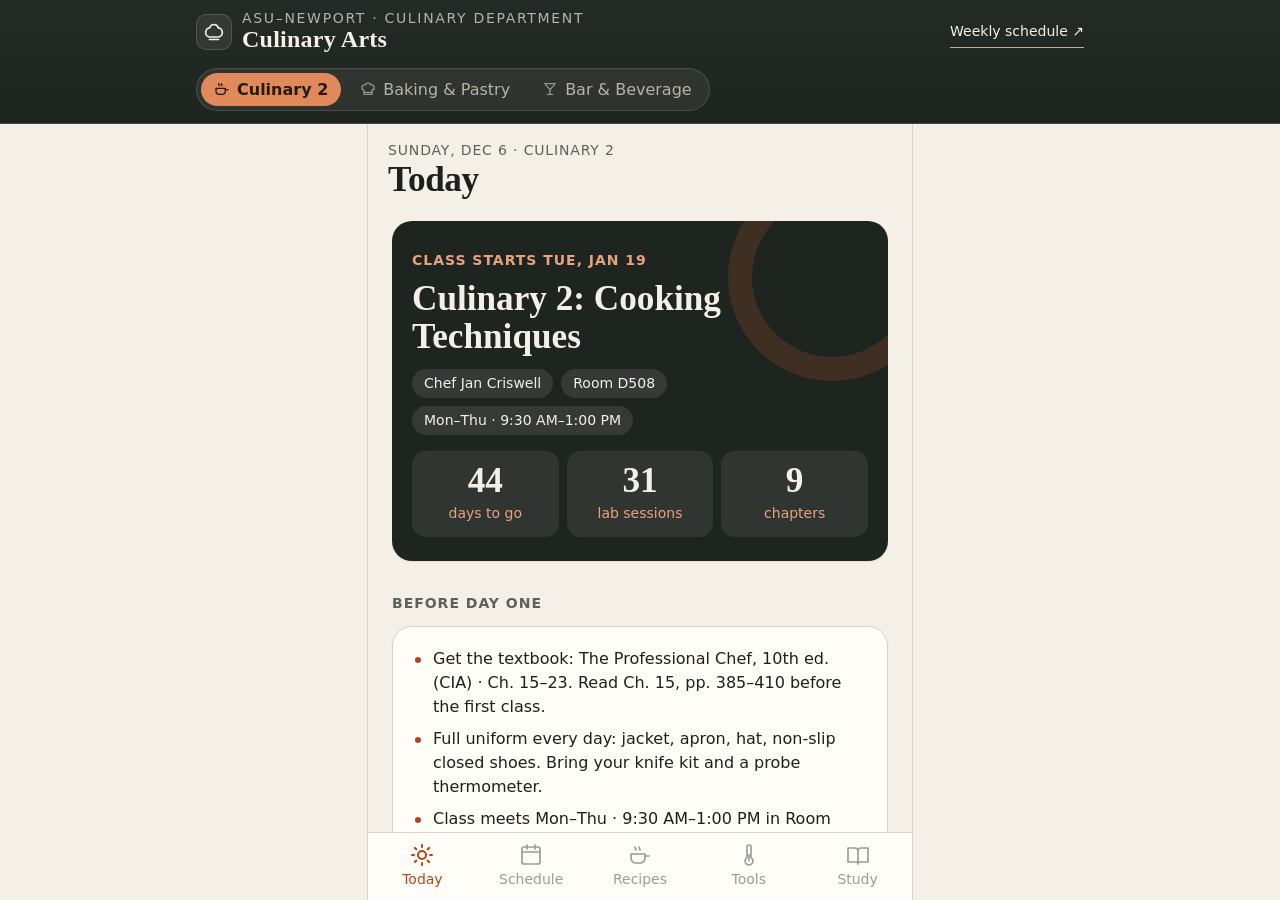
==== index.html @ f8d1ec70 "Initial import of original app from chefjanculinary.pplx.app" ====
<!doctype html>
<html lang="en">
<head>
<meta charset="utf-8">
<meta name="viewport" content="width=device-width, initial-scale=1, viewport-fit=cover">
<meta name="theme-color" content="#1e2420" id="metaTheme">
<meta name="apple-mobile-web-app-capable" content="yes">
<meta name="apple-mobile-web-app-title" content="Culinary Arts">
<meta name="description" content="One companion app for the ASU–Newport culinary classes: Culinary 2 cooking techniques, Baking &amp; Pastry, and Bar and Beverage — lessons, lab recipes, tools and study cards.">
<title>Culinary Arts · ASU–Newport</title>
<link rel="manifest" href="manifest.json">
<link rel="icon" href="icon.svg" type="image/svg+xml">
<link rel="apple-touch-icon" href="icon-192.png">
<link rel="preconnect" href="https://api.fontshare.com">
<link href="https://api.fontshare.com/v2/css?f[]=zodiak@500,600,700&f[]=general-sans@400,500,600&display=swap" rel="stylesheet">
<link rel="stylesheet" href="styles.css">
</head>
<body>
<div class="shell">

  <header class="shellbar">
    <div class="shellbar-inner">
      <div class="brand">
        <div class="brand-mark" aria-hidden="true">
          <svg viewBox="0 0 24 24" width="20" height="20" fill="none" stroke="currentColor" stroke-width="2" stroke-linecap="round" stroke-linejoin="round"><path d="M12 3c-2.5 0-4.5 1.6-5.1 4C4.2 7.2 2 9.6 2 12.5 2 15.5 4.4 18 7.4 18h9.2c3 0 5.4-2.5 5.4-5.5 0-2.9-2.2-5.3-4.9-5.5C16.5 4.6 14.5 3 12 3z"/><path d="M6.5 21h11"/></svg>
        </div>
        <div class="brand-text">
          <span class="eyebrow">ASU–Newport · Culinary Department</span>
          <h1>Culinary Arts</h1>
        </div>
      </div>
      <a class="schedule-link" href="schedule.html">Weekly schedule <span aria-hidden="true">↗</span></a>

      <nav class="class-switch" id="classSwitch" role="tablist" aria-label="Choose a class">
        <button class="class-pill" role="tab" id="tab-culinary2" aria-selected="false" aria-controls="frame-culinary2" data-class="culinary2">
          <svg viewBox="0 0 24 24" width="16" height="16" fill="none" stroke="currentColor" stroke-width="2" stroke-linecap="round" stroke-linejoin="round" aria-hidden="true"><path d="M3 11h14v4a5 5 0 0 1-5 5H8a5 5 0 0 1-5-5z"/><path d="M17 13h4M7 4c0 1.5 1 1.5 1 3M11 4c0 1.5 1 1.5 1 3"/></svg>
          <span>Culinary 2</span>
        </button>
        <button class="class-pill" role="tab" id="tab-baking" aria-selected="false" aria-controls="frame-baking" data-class="baking">
          <svg viewBox="0 0 24 24" width="16" height="16" fill="none" stroke="currentColor" stroke-width="2" stroke-linecap="round" stroke-linejoin="round" aria-hidden="true"><path d="M6 13.9A4 4 0 0 1 7.5 6a5 5 0 0 1 9 0A4 4 0 0 1 18 13.9V20H6z"/><path d="M6 17h12"/></svg>
          <span>Baking &amp; Pastry</span>
        </button>
        <button class="class-pill" role="tab" id="tab-bar" aria-selected="false" aria-controls="frame-bar" data-class="bar">
          <svg viewBox="0 0 24 24" width="16" height="16" fill="none" stroke="currentColor" stroke-width="2" stroke-linecap="round" stroke-linejoin="round" aria-hidden="true"><path d="M4 4h16l-8 9z"/><path d="M12 13v7M8 20h8"/></svg>
          <span>Bar &amp; Beverage</span>
        </button>
      </nav>
    </div>
  </header>

  <div class="frames" id="frames">
    <iframe class="frame" id="frame-culinary2" title="Culinary 2: Cooking Techniques" data-dir="culinary2/" tabindex="-1"></iframe>
    <iframe class="frame" id="frame-baking" title="Foundations of Baking & Pastry" data-dir="baking/" tabindex="-1"></iframe>
    <iframe class="frame" id="frame-bar" title="Bar and Beverage" data-dir="bar/" tabindex="-1"></iframe>
    <div class="frame-loading" id="frameLoading" aria-hidden="true">
      <div class="skel skel-hero"></div>
      <div class="skel skel-line"></div>
      <div class="skel skel-line short"></div>
      <div class="skel skel-block"></div>
    </div>
  </div>

</div>
<script src="class-pages.js"></script>
<script src="app.js?v=schedule-1"></script>
<script data-pplx-inline-edit>
(function () {
  if (window === window.top) return;

  const allowedParentOrigins = ["https://www.perplexity.ai","https://perplexity.ai","https://testing.perplexity.ai","https://staging.perplexity.ai","https://*.preview.i.perplexity.ai","http://perplexity.localhost","http://localhost:1420","http://127.0.0.1:1420","http://localhost:3000","http://127.0.0.1:3000","http://localhost:5173","http://127.0.0.1:5173"];
  const MAX_FONT_BYTES = 500 * 1024;
  const MAX_TOTAL_FONT_BYTES = 2 * 1024 * 1024;
  const DEFAULT_LINE_HEIGHT = 16;
  let scrollForwarding = false;
  let scrollRaf = 0;
  let trustedTopOrigin = null;

  // Allow entries like "https://*.preview.i.perplexity.ai" — the wildcard
  // matches a single DNS label (no dots), so "https://*.foo" cannot stretch
  // across multiple labels.
  function matchesAllowedOrigin(origin) {
    if (!origin) return false;
    for (const entry of allowedParentOrigins) {
      if (!entry.includes("*")) {
        if (entry === origin) return true;
        continue;
      }
      const pattern = new RegExp(
        "^" +
          entry.replace(/[.+?^${}()|[\]\\]/g, "\\$&").replace(/\*/g, "[^.]+") +
          "$",
      );
      if (pattern.test(origin)) return true;
    }
    return false;
  }

  // Trust decision: when the sender is same-origin-visible (event.origin is a
  // real origin like https://www.perplexity.ai) we trust event.origin directly.
  // When event.origin is "null" (opaque broker srcdoc), we fall back to the
  // broker's stamped `parentOrigin` to identify the top window. The fallback
  // is claim-only — we rely on the browser's native `targetOrigin` enforcement
  // on the response path (see postToTrustedTop) to ensure replies can't be
  // delivered to anyone but the actual top window of that claimed origin.
  function getTrustedParentOrigin(event) {
    const forwardedParentOrigin =
      typeof event.data.parentOrigin === "string" ? event.data.parentOrigin : null;
    const parentOrigin = event.origin === "null" ? forwardedParentOrigin : event.origin;
    return matchesAllowedOrigin(parentOrigin) ? parentOrigin : null;
  }

  // All responses go to window.top with targetOrigin = the allowlisted origin.
  // An attacker that iframes us inside their own null-origin broker can claim
  // any parentOrigin they like, but the browser will drop the reply whenever
  // the real top's origin doesn't match — so the screenshot never leaves.
  function postToTrustedTop(message) {
    if (!trustedTopOrigin) return;
    try {
      window.top.postMessage(message, trustedTopOrigin);
    } catch (_error) {}
  }

  const PICK_CAPABILITIES = ["pick"];
  const PICK_CHAIN_LENGTH = 4;
  const PICK_MAX_TEXT_CHARS = 120;
  const PICK_MAX_HTML_CHARS = 300;

  function truncate(value, maxChars) {
    return value.length > maxChars ? value.slice(0, maxChars - 1) + "…" : value;
  }

  function isPickableElement(element) {
    return (
      element instanceof Element &&
      element !== document.documentElement &&
      element !== document.body
    );
  }

  function resolvePickTarget(x, y) {
    if (!Number.isFinite(x) || !Number.isFinite(y)) return null;
    const element = document.elementFromPoint(x, y);
    return isPickableElement(element) ? element.closest("svg") || element : null;
  }

  function pickLabel(element) {
    if (element.id) return element.localName + "#" + element.id;
    return [element.localName].concat(Array.from(element.classList).slice(0, 2)).join(".");
  }

  // Only attributes that help find the element in source. data-* values and URL
  // query strings or fragments can carry tokens.
  const PICK_ATTRIBUTES = new Set([
    "id",
    "class",
    "name",
    "type",
    "role",
    "alt",
    "aria-label",
    "href",
    "src",
  ]);

  function pickAttributeValue(attribute) {
    return attribute.name === "href" || attribute.name === "src"
      ? attribute.value.split(/[?#]/)[0]
      : attribute.value;
  }

  function describePickElement(element) {
    const chain = [];
    for (
      let current = element;
      isPickableElement(current) && chain.length < PICK_CHAIN_LENGTH;
      current = current.parentElement
    ) {
      chain.unshift(current);
    }
    const attributes = Array.from(element.attributes)
      .filter((attribute) => PICK_ATTRIBUTES.has(attribute.name))
      .map((attribute) => ` ${attribute.name}="${pickAttributeValue(attribute).replace(/"/g, "&quot;")}"`)
      .join("");
    const text = (element.innerText || element.textContent || "").replace(/\s+/g, " ").trim();
    return {
      chain: chain.map(pickLabel),
      html: truncate(`<${element.localName}${attributes}>`, PICK_MAX_HTML_CHARS),
      text: text ? truncate(text, PICK_MAX_TEXT_CHARS) : undefined,
    };
  }

  // Hover asks once per frame, and innerText on a large section forces layout,
  // so only the rect is re-read while the pointer stays on the same element.
  // Clicks ask for fresh details since the page may have changed the element.
  let lastPick = null;

  function describePickTarget(element, fresh) {
    if (fresh || lastPick?.element !== element) {
      lastPick = { element, details: describePickElement(element) };
    }
    const rect = element.getBoundingClientRect();
    return {
      rect: { x: rect.left, y: rect.top, width: rect.width, height: rect.height },
      ...lastPick.details,
    };
  }

  function inlineAll(original, clone) {
    if (original.nodeType !== 1 || clone.nodeType !== 1) return;

    try {
      const computedStyle = getComputedStyle(original);
      // cssText on a computed style is the serialized declaration in modern
      // Chromium/Safari — a single read beats enumerating ~400 longhand
      // properties. Firefox returns "" here, so we fall back on empty.
      const serialized = computedStyle.cssText;
      if (serialized) {
        clone.style.cssText = serialized;
      } else {
        const parts = new Array(computedStyle.length);
        for (let index = 0; index < computedStyle.length; index += 1) {
          const property = computedStyle[index];
          parts[index] = `${property}:${computedStyle.getPropertyValue(property)};`;
        }
        clone.style.cssText = parts.join("");
      }
    } catch (_error) {}

    const originalChildren = original.children;
    const clonedChildren = clone.children;
    for (
      let index = 0;
      index < originalChildren.length && index < clonedChildren.length;
      index += 1
    ) {
      inlineAll(originalChildren[index], clonedChildren[index]);
    }
  }

  function extractFontUrl(srcValue) {
    const matches = [
      ...srcValue.matchAll(
        /url\(["']?([^"')]+)["']?\)(?:\s*format\(["']?([^"')]+)["']?\))?/gi,
      ),
    ];
    if (matches.length === 0) return null;
    const woff2 = matches.find((m) => m[2] && m[2].toLowerCase().includes("woff2"));
    if (woff2) return woff2[1];
    const woff = matches.find((m) => m[2] && m[2].toLowerCase().includes("woff"));
    if (woff) return woff[1];
    return matches[0][1];
  }

  // Cache resolved font URL -> data URI across captures. Fonts on a page
  // essentially never change, and a batch run emits multiple captures back to
  // back — without this we'd refetch + re-base64 every time.
  const fontDataUriCache = new Map();
  const SRC_DECLARATION_RE = /src\s*:\s*[^;}]+/i;

  async function fetchAsDataUri(url) {
    if (fontDataUriCache.has(url)) return fontDataUriCache.get(url);
    let dataUri = null;
    try {
      const response = await fetch(url, { mode: "cors", credentials: "omit" });
      if (response.ok) {
        const blob = await response.blob();
        if (blob.size <= MAX_FONT_BYTES) {
          dataUri = await new Promise((resolve) => {
            const reader = new FileReader();
            reader.onloadend = () =>
              resolve(typeof reader.result === "string" ? reader.result : null);
            reader.onerror = () => resolve(null);
            reader.readAsDataURL(blob);
          });
        }
      }
    } catch (_error) {
      dataUri = null;
    }
    fontDataUriCache.set(url, dataUri);
    return dataUri;
  }

  function collectFontFaceRuleTexts() {
    const rules = [];
    for (const sheet of document.styleSheets) {
      let cssRules;
      try {
        cssRules = sheet.cssRules;
      } catch (_error) {
        continue;
      }
      if (!cssRules) continue;
      for (const rule of cssRules) {
        const cssText = rule.cssText || "";
        if (cssText.startsWith("@font-face")) rules.push(cssText);
      }
    }
    return rules;
  }

  async function buildInlinedFontCss() {
    const ruleTexts = collectFontFaceRuleTexts();
    if (ruleTexts.length === 0) return null;

    const resolved = ruleTexts.map((cssText) => {
      if (!SRC_DECLARATION_RE.test(cssText)) return null;
      const srcMatch = cssText.match(/src\s*:\s*([^;}]+)[;}]/i);
      if (!srcMatch) return null;
      const url = extractFontUrl(srcMatch[1]);
      if (!url) return null;
      try {
        return { cssText, url: new URL(url, document.baseURI).href };
      } catch (_error) {
        return null;
      }
    });

    const dataUris = await Promise.all(
      resolved.map((entry) => (entry ? fetchAsDataUri(entry.url) : Promise.resolve(null))),
    );

    const inlined = [];
    let totalBytes = 0;
    for (let index = 0; index < resolved.length; index += 1) {
      const entry = resolved[index];
      const dataUri = dataUris[index];
      if (!entry || !dataUri) continue;
      const approxBytes = dataUri.length * 0.75;
      if (totalBytes + approxBytes > MAX_TOTAL_FONT_BYTES) break;
      totalBytes += approxBytes;
      inlined.push(entry.cssText.replace(SRC_DECLARATION_RE, `src: url("${dataUri}")`));
    }
    return inlined.length > 0 ? inlined.join("\n") : null;
  }

  function stripExternal(clone) {
    const images = clone.querySelectorAll("img");
    for (let index = 0; index < images.length; index += 1) {
      const src = images[index].getAttribute("src");
      if (src && !src.startsWith("data:")) images[index].removeAttribute("src");
    }

    const elements = clone.querySelectorAll("*");
    for (let index = 0; index < elements.length; index += 1) {
      const style = elements[index].style.cssText;
      if (style && style.includes("url(")) {
        elements[index].style.cssText = style.replace(
          /url\(["']?(?!data:)[^)"']*["']?\)/gi,
          "none",
        );
      }
    }
  }

  function emitScroll() {
    scrollRaf = 0;
    if (!scrollForwarding) return;
    postToTrustedTop({
      type: "INLINE_EDIT_SCROLL",
      scrollX: window.scrollX,
      scrollY: window.scrollY,
      capabilities: PICK_CAPABILITIES,
    });
  }

  window.addEventListener(
    "scroll",
    function () {
      if (!scrollForwarding || scrollRaf) return;
      scrollRaf = requestAnimationFrame(emitScroll);
    },
    { passive: true, capture: true },
  );

  async function handleCaptureRequest(event) {
    const requestId = event.data.requestId;
    const scrollX = window.scrollX;
    const scrollY = window.scrollY;
    const width = window.innerWidth;
    const height = window.innerHeight;

    function postResult(dataUrl) {
      postToTrustedTop({
        type: "INLINE_EDIT_SCREENSHOT_RESULT",
        requestId,
        dataUrl,
        scrollX,
        scrollY,
      });
    }

    try {
      // Wait for any pending web fonts to resolve so both inline metrics and
      // the @font-face inlining below see the same loaded faces.
      if (document.fonts && document.fonts.ready) {
        try {
          await document.fonts.ready;
        } catch (_error) {}
      }

      const clone = document.documentElement.cloneNode(true);
      inlineAll(document.documentElement, clone);

      const removedNodes = clone.querySelectorAll("script,link[rel=\"stylesheet\"],style");
      for (let index = 0; index < removedNodes.length; index += 1) {
        removedNodes[index].remove();
      }

      stripExternal(clone);

      // Re-embed web fonts as data-URI @font-face rules so the SVG rasterizer
      // can resolve them — external font URLs aren't fetched during
      // foreignObject rendering, which would otherwise force a fallback face
      // and change text metrics.
      const inlinedFontCss = await buildInlinedFontCss();
      if (inlinedFontCss) {
        const styleEl = document.createElement("style");
        styleEl.textContent = inlinedFontCss;
        const head = clone.querySelector("head");
        if (head) head.appendChild(styleEl);
        else clone.insertBefore(styleEl, clone.firstChild);
      }

      const html = new XMLSerializer().serializeToString(clone);
      const svg =
        `<svg xmlns="http://www.w3.org/2000/svg" width="${width}" height="${height}">` +
        '<foreignObject width="100%" height="100%">' +
        `<div xmlns="http://www.w3.org/1999/xhtml" style="width:${width}px;height:${height}px;overflow:hidden">` +
        `<div style="position:relative;left:-${scrollX}px;top:-${scrollY}px">` +
        html +
        "</div></div></foreignObject></svg>";
      const svgUrl = `data:image/svg+xml;charset=utf-8,${encodeURIComponent(svg)}`;
      const image = new Image();
      image.onload = function () {
        const canvas = document.createElement("canvas");
        canvas.width = width;
        canvas.height = height;
        canvas.getContext("2d").drawImage(image, 0, 0);
        postResult(canvas.toDataURL("image/png"));
      };
      image.onerror = function () {
        postResult(null);
      };
      image.src = svgUrl;
    } catch (_error) {
      postResult(null);
    }
  }

  window.addEventListener("message", function (event) {
    if (!event.data) return;
    // Only accept messages from the direct parent frame. Blocks sibling /
    // unrelated-window postMessage senders that could otherwise reach us.
    if (event.source !== window.parent) return;

    const trustedParentOrigin = getTrustedParentOrigin(event);
    if (!trustedParentOrigin) return;
    trustedTopOrigin = trustedParentOrigin;

    if (event.data.type === "INLINE_EDIT_PICK") {
      const element = resolvePickTarget(event.data.x, event.data.y);
      postToTrustedTop({
        type: "INLINE_EDIT_PICK_RESULT",
        seq: event.data.seq,
        target: element ? describePickTarget(element, event.data.fresh === true) : null,
      });
      return;
    }

    if (event.data.type === "INLINE_EDIT_SCROLL_START") {
      scrollForwarding = true;
      emitScroll();
      return;
    }

    if (event.data.type === "INLINE_EDIT_SCROLL_STOP") {
      scrollForwarding = false;
      if (scrollRaf) cancelAnimationFrame(scrollRaf);
      scrollRaf = 0;
      return;
    }

    if (event.data.type === "INLINE_EDIT_SCROLL_BY") {
      const { deltaX, deltaY, deltaMode } = event.data;
      if (!scrollForwarding || !Number.isFinite(deltaX) || !Number.isFinite(deltaY)) return;
      if (deltaMode !== 0 && deltaMode !== 1 && deltaMode !== 2) return;
      const lineHeight =
        parseFloat(getComputedStyle(document.documentElement).lineHeight) || DEFAULT_LINE_HEIGHT;
      const scaleX = deltaMode === 1 ? lineHeight : deltaMode === 2 ? window.innerWidth : 1;
      const scaleY = deltaMode === 1 ? lineHeight : deltaMode === 2 ? window.innerHeight : 1;
      // The selection overlay receives the wheel event instead of this iframe.
      // Instant scrolling preserves trackpad deltas even on smooth-scroll sites.
      window.scrollBy({ left: deltaX * scaleX, top: deltaY * scaleY, behavior: "instant" });
      emitScroll();
      return;
    }

    if (event.data.type !== "INLINE_EDIT_CAPTURE_REQUEST") return;

    handleCaptureRequest(event);
  });
})();


</script></body>
</html>
---- styles.css ----
/* ============ Culinary Arts shell ============ */
:root{
  --text-xs:clamp(.75rem,.7rem + .25vw,.875rem);
  --text-sm:clamp(.875rem,.8rem + .35vw,1rem);
  --text-base:clamp(1rem,.95rem + .25vw,1.125rem);
  --text-lg:clamp(1.125rem,1rem + .75vw,1.5rem);
  --shell-bg:#1e2420;          /* forest */
  --shell-ink:#f4f0e8;         /* parchment */
  --shell-muted:#b8b3a6;
  --accent-culinary2:#e08a5c;  /* ember on dark */
  --accent-baking:#d9a05f;     /* crust on dark */
  --accent-bar:#7fb069;        /* herbal */
  --radius-lg:14px;
  --font-display:'Zodiak',Georgia,serif;
  --font-body:'General Sans',system-ui,sans-serif;
}

*,*::before,*::after{box-sizing:border-box;margin:0;padding:0}
html,body{height:100%}
body{
  font-family:var(--font-body);
  background:var(--shell-bg);
  color:var(--shell-ink);
  -webkit-font-smoothing:antialiased;
  text-rendering:optimizeLegibility;
}

.shell{display:flex;flex-direction:column;height:100dvh;overflow:hidden}

/* ---------- top bar ---------- */
.shellbar{
  flex:0 0 auto;
  background:linear-gradient(180deg,#242b26 0%,var(--shell-bg) 100%);
  border-bottom:1px solid rgba(244,240,232,.14);
  padding:env(safe-area-inset-top) 0 0;
}
.shellbar-inner{
  max-width:920px;
  margin:0 auto;
  padding:10px 16px 12px;
  display:flex;
  align-items:center;
  gap:14px;
  flex-wrap:wrap;
}
.brand{display:flex;align-items:center;gap:10px;margin-right:auto}
.brand-mark{
  width:36px;height:36px;flex:0 0 auto;
  display:grid;place-items:center;
  color:var(--shell-ink);
  background:rgba(244,240,232,.08);
  border:1px solid rgba(244,240,232,.16);
  border-radius:10px;
}
.brand-text .eyebrow{
  display:block;
  font-size:var(--text-xs);
  letter-spacing:.12em;
  text-transform:uppercase;
  color:var(--shell-muted);
  font-weight:500;
}
.brand-text h1{
  font-family:var(--font-display);
  font-weight:600;
  font-size:var(--text-lg);
  line-height:1.15;
  letter-spacing:.01em;
}
.schedule-link{color:var(--shell-ink);font-size:var(--text-xs);text-decoration:none;border-bottom:1px solid var(--shell-muted);padding:8px 0;white-space:nowrap}
.schedule-link:hover{color:var(--accent-culinary2)}
.schedule-link:focus-visible{outline:2px solid var(--shell-ink);outline-offset:4px}
@media(max-width:440px){.shellbar-inner{position:relative}.brand-text .eyebrow{letter-spacing:.04em;font-size:var(--text-xs)}.brand{gap:7px;width:100%}.brand-mark{display:none}.schedule-link{position:absolute;right:12px;top:26px;padding:2px 0}}

/* ---------- class switch pills ---------- */
.class-switch{
  display:flex;
  gap:6px;
  background:rgba(244,240,232,.07);
  border:1px solid rgba(244,240,232,.14);
  border-radius:999px;
  padding:4px;
}
.class-pill{
  appearance:none;
  font-family:var(--font-body);
  font-size:var(--text-sm);
  font-weight:500;
  color:var(--shell-muted);
  background:transparent;
  border:0;
  border-radius:999px;
  padding:7px 13px;
  display:inline-flex;
  align-items:center;
  gap:7px;
  cursor:pointer;
  white-space:nowrap;
  transition:color .18s ease,background .18s ease;
}
.class-pill svg{opacity:.75;transition:opacity .18s ease}
.class-pill:hover{color:var(--shell-ink)}
.class-pill:hover svg{opacity:1}
.class-pill[aria-selected="true"]{color:#241a12;font-weight:600}
.class-pill[aria-selected="true"] svg{opacity:1}
#tab-culinary2[aria-selected="true"]{background:var(--accent-culinary2)}
#tab-baking[aria-selected="true"]{background:var(--accent-baking)}
#tab-bar[aria-selected="true"]{background:var(--accent-bar)}
.class-pill:focus-visible{outline:2px solid var(--shell-ink);outline-offset:2px}

/* ---------- frames ---------- */
.frames{flex:1 1 auto;position:relative;background:#f4f0e8}
.frame{
  position:absolute;inset:0;
  width:100%;height:100%;
  border:0;
  background:#f4f0e8;
  opacity:0;visibility:hidden;
  transition:opacity .22s ease;
}
.frame.active{opacity:1;visibility:visible}

/* ---------- loading skeleton ---------- */
.frame-loading{
  position:absolute;inset:0;
  padding:20px;
  display:none;
  flex-direction:column;
  gap:12px;
  background:#f4f0e8;
}
.frame-loading.show{display:flex}
.skel{border-radius:10px;background:linear-gradient(90deg,#e8e2d5 25%,#efe9dc 50%,#e8e2d5 75%);background-size:200% 100%;animation:shimmer 1.3s infinite}
.skel-hero{height:130px}
.skel-line{height:18px}
.skel-line.short{width:55%}
.skel-block{height:220px}
@keyframes shimmer{to{background-position:-200% 0}}
@media (prefers-reduced-motion:reduce){.skel{animation:none}.frame{transition:none}}

/* ---------- small screens ---------- */
@media (max-width:640px){
  .shellbar-inner{padding:8px 12px 10px;gap:10px}
  .brand-text h1{font-size:var(--text-base)}
  .brand-mark{width:32px;height:32px}
  .class-switch{width:100%;justify-content:stretch}
  .class-pill{flex:1;justify-content:center;padding:8px 6px;font-size:var(--text-xs)}
  .class-pill span{overflow:hidden;text-overflow:ellipsis}
}
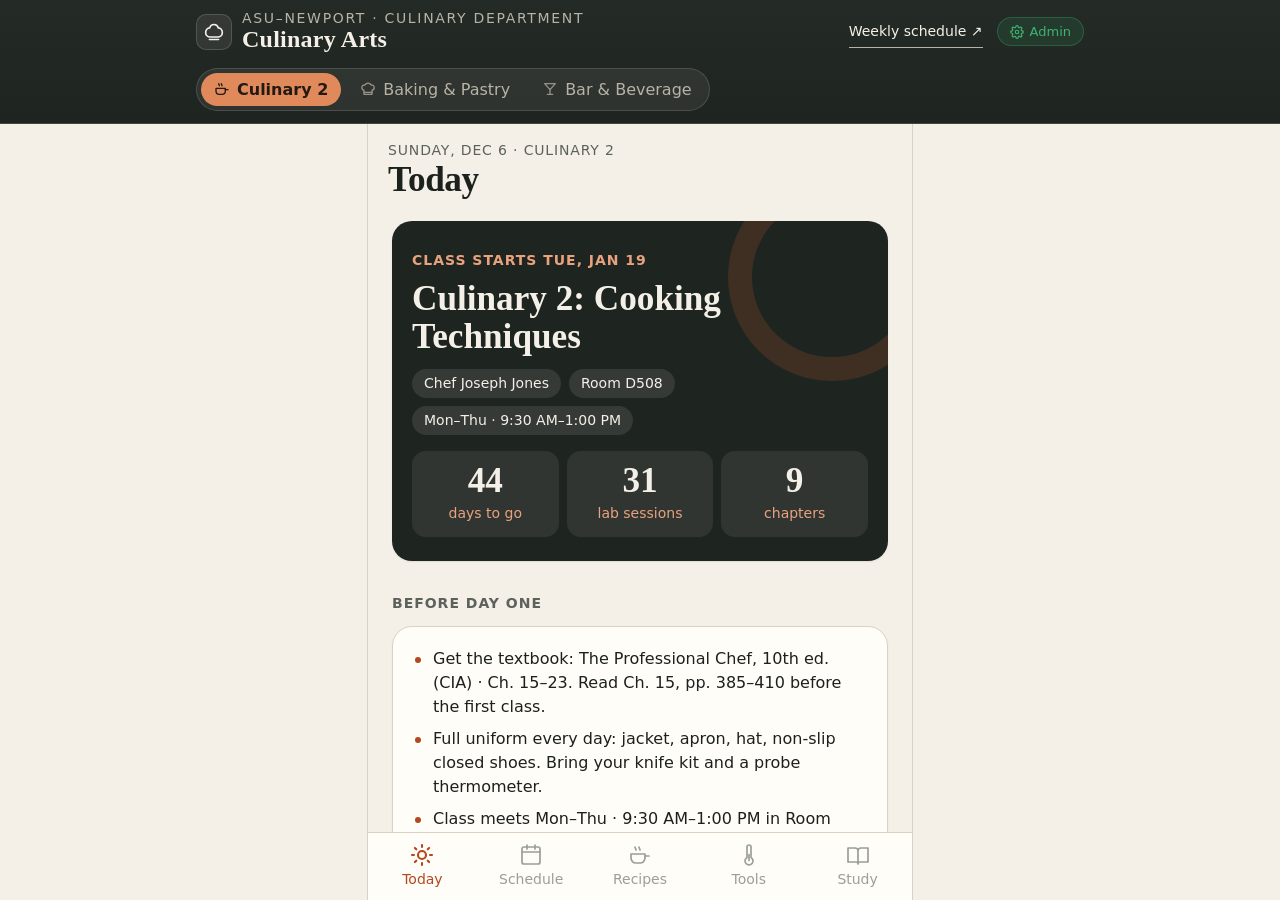
==== commit 89566737: "Add Instructor Admin panel, Canvas course & calendar importer, and update instructor to Chef Joseph " ====
--- a/index.html
+++ b/index.html
@@ -14,6 +14,7 @@
 <link rel="preconnect" href="https://api.fontshare.com">
 <link href="https://api.fontshare.com/v2/css?f[]=zodiak@500,600,700&f[]=general-sans@400,500,600&display=swap" rel="stylesheet">
 <link rel="stylesheet" href="styles.css">
+<link rel="stylesheet" href="admin.css">
 </head>
 <body>
 <div class="shell">
@@ -29,7 +30,13 @@
           <h1>Culinary Arts</h1>
         </div>
       </div>
-      <a class="schedule-link" href="schedule.html">Weekly schedule <span aria-hidden="true">↗</span></a>
+      <div class="shell-nav-actions">
+        <a class="schedule-link" href="schedule.html">Weekly schedule <span aria-hidden="true">↗</span></a>
+        <button class="admin-trigger-btn" id="openAdminBtn" title="Instructor Admin &amp; Canvas Importer">
+          <svg viewBox="0 0 24 24" width="14" height="14" fill="none" stroke="currentColor" stroke-width="2" stroke-linecap="round" stroke-linejoin="round"><circle cx="12" cy="12" r="3"/><path d="M19.4 15a1.65 1.65 0 0 0 .33 1.82l.06.06a2 2 0 0 1 0 2.83 2 2 0 0 1-2.83 0l-.06-.06a1.65 1.65 0 0 0-1.82-.33 1.65 1.65 0 0 0-1 1.51V21a2 2 0 0 1-2 2 2 2 0 0 1-2-2v-.09A1.65 1.65 0 0 0 9 19.4a1.65 1.65 0 0 0-1.82.33l-.06.06a2 2 0 0 1-2.83 0 2 2 0 0 1 0-2.83l.06-.06a1.65 1.65 0 0 0 .33-1.82 1.65 1.65 0 0 0-1.51-1H3a2 2 0 0 1-2-2 2 2 0 0 1 2-2h.09A1.65 1.65 0 0 0 4.6 9a1.65 1.65 0 0 0-.33-1.82l-.06-.06a2 2 0 0 1 0-2.83 2 2 0 0 1 2.83 0l.06.06a1.65 1.65 0 0 0 1.82.33H9a1.65 1.65 0 0 0 1-1.51V3a2 2 0 0 1 2-2 2 2 0 0 1 2 2v.09a1.65 1.65 0 0 0 1 1.51 1.65 1.65 0 0 0 1.82-.33l.06-.06a2 2 0 0 1 2.83 0 2 2 0 0 1 0 2.83l-.06.06a1.65 1.65 0 0 0-.33 1.82V9a1.65 1.65 0 0 0 1.51 1H21a2 2 0 0 1 2 2 2 2 0 0 1-2 2h-.09a1.65 1.65 0 0 0-1.51 1z"/></svg>
+          <span>Admin</span>
+        </button>
+      </div>
 
       <nav class="class-switch" id="classSwitch" role="tablist" aria-label="Choose a class">
         <button class="class-pill" role="tab" id="tab-culinary2" aria-selected="false" aria-controls="frame-culinary2" data-class="culinary2">
@@ -61,447 +68,13 @@
   </div>
 
 </div>
+<script src="culinary2/data.js"></script>
+<script src="baking/data.js"></script>
+<script src="bar/data.js"></script>
+<script src="schedule-data.js"></script>
+<script src="vendor/jszip.min.js"></script>
+<script src="admin.js"></script>
 <script src="class-pages.js"></script>
-<script src="app.js?v=schedule-1"></script>
-<script data-pplx-inline-edit>
-(function () {
-  if (window === window.top) return;
-
-  const allowedParentOrigins = ["https://www.perplexity.ai","https://perplexity.ai","https://testing.perplexity.ai","https://staging.perplexity.ai","https://*.preview.i.perplexity.ai","http://perplexity.localhost","http://localhost:1420","http://127.0.0.1:1420","http://localhost:3000","http://127.0.0.1:3000","http://localhost:5173","http://127.0.0.1:5173"];
-  const MAX_FONT_BYTES = 500 * 1024;
-  const MAX_TOTAL_FONT_BYTES = 2 * 1024 * 1024;
-  const DEFAULT_LINE_HEIGHT = 16;
-  let scrollForwarding = false;
-  let scrollRaf = 0;
-  let trustedTopOrigin = null;
-
-  // Allow entries like "https://*.preview.i.perplexity.ai" — the wildcard
-  // matches a single DNS label (no dots), so "https://*.foo" cannot stretch
-  // across multiple labels.
-  function matchesAllowedOrigin(origin) {
-    if (!origin) return false;
-    for (const entry of allowedParentOrigins) {
-      if (!entry.includes("*")) {
-        if (entry === origin) return true;
-        continue;
-      }
-      const pattern = new RegExp(
-        "^" +
-          entry.replace(/[.+?^${}()|[\]\\]/g, "\\$&").replace(/\*/g, "[^.]+") +
-          "$",
-      );
-      if (pattern.test(origin)) return true;
-    }
-    return false;
-  }
-
-  // Trust decision: when the sender is same-origin-visible (event.origin is a
-  // real origin like https://www.perplexity.ai) we trust event.origin directly.
-  // When event.origin is "null" (opaque broker srcdoc), we fall back to the
-  // broker's stamped `parentOrigin` to identify the top window. The fallback
-  // is claim-only — we rely on the browser's native `targetOrigin` enforcement
-  // on the response path (see postToTrustedTop) to ensure replies can't be
-  // delivered to anyone but the actual top window of that claimed origin.
-  function getTrustedParentOrigin(event) {
-    const forwardedParentOrigin =
-      typeof event.data.parentOrigin === "string" ? event.data.parentOrigin : null;
-    const parentOrigin = event.origin === "null" ? forwardedParentOrigin : event.origin;
-    return matchesAllowedOrigin(parentOrigin) ? parentOrigin : null;
-  }
-
-  // All responses go to window.top with targetOrigin = the allowlisted origin.
-  // An attacker that iframes us inside their own null-origin broker can claim
-  // any parentOrigin they like, but the browser will drop the reply whenever
-  // the real top's origin doesn't match — so the screenshot never leaves.
-  function postToTrustedTop(message) {
-    if (!trustedTopOrigin) return;
-    try {
-      window.top.postMessage(message, trustedTopOrigin);
-    } catch (_error) {}
-  }
-
-  const PICK_CAPABILITIES = ["pick"];
-  const PICK_CHAIN_LENGTH = 4;
-  const PICK_MAX_TEXT_CHARS = 120;
-  const PICK_MAX_HTML_CHARS = 300;
-
-  function truncate(value, maxChars) {
-    return value.length > maxChars ? value.slice(0, maxChars - 1) + "…" : value;
-  }
-
-  function isPickableElement(element) {
-    return (
-      element instanceof Element &&
-      element !== document.documentElement &&
-      element !== document.body
-    );
-  }
-
-  function resolvePickTarget(x, y) {
-    if (!Number.isFinite(x) || !Number.isFinite(y)) return null;
-    const element = document.elementFromPoint(x, y);
-    return isPickableElement(element) ? element.closest("svg") || element : null;
-  }
-
-  function pickLabel(element) {
-    if (element.id) return element.localName + "#" + element.id;
-    return [element.localName].concat(Array.from(element.classList).slice(0, 2)).join(".");
-  }
-
-  // Only attributes that help find the element in source. data-* values and URL
-  // query strings or fragments can carry tokens.
-  const PICK_ATTRIBUTES = new Set([
-    "id",
-    "class",
-    "name",
-    "type",
-    "role",
-    "alt",
-    "aria-label",
-    "href",
-    "src",
-  ]);
-
-  function pickAttributeValue(attribute) {
-    return attribute.name === "href" || attribute.name === "src"
-      ? attribute.value.split(/[?#]/)[0]
-      : attribute.value;
-  }
-
-  function describePickElement(element) {
-    const chain = [];
-    for (
-      let current = element;
-      isPickableElement(current) && chain.length < PICK_CHAIN_LENGTH;
-      current = current.parentElement
-    ) {
-      chain.unshift(current);
-    }
-    const attributes = Array.from(element.attributes)
-      .filter((attribute) => PICK_ATTRIBUTES.has(attribute.name))
-      .map((attribute) => ` ${attribute.name}="${pickAttributeValue(attribute).replace(/"/g, "&quot;")}"`)
-      .join("");
-    const text = (element.innerText || element.textContent || "").replace(/\s+/g, " ").trim();
-    return {
-      chain: chain.map(pickLabel),
-      html: truncate(`<${element.localName}${attributes}>`, PICK_MAX_HTML_CHARS),
-      text: text ? truncate(text, PICK_MAX_TEXT_CHARS) : undefined,
-    };
-  }
-
-  // Hover asks once per frame, and innerText on a large section forces layout,
-  // so only the rect is re-read while the pointer stays on the same element.
-  // Clicks ask for fresh details since the page may have changed the element.
-  let lastPick = null;
-
-  function describePickTarget(element, fresh) {
-    if (fresh || lastPick?.element !== element) {
-      lastPick = { element, details: describePickElement(element) };
-    }
-    const rect = element.getBoundingClientRect();
-    return {
-      rect: { x: rect.left, y: rect.top, width: rect.width, height: rect.height },
-      ...lastPick.details,
-    };
-  }
-
-  function inlineAll(original, clone) {
-    if (original.nodeType !== 1 || clone.nodeType !== 1) return;
-
-    try {
-      const computedStyle = getComputedStyle(original);
-      // cssText on a computed style is the serialized declaration in modern
-      // Chromium/Safari — a single read beats enumerating ~400 longhand
-      // properties. Firefox returns "" here, so we fall back on empty.
-      const serialized = computedStyle.cssText;
-      if (serialized) {
-        clone.style.cssText = serialized;
-      } else {
-        const parts = new Array(computedStyle.length);
-        for (let index = 0; index < computedStyle.length; index += 1) {
-          const property = computedStyle[index];
-          parts[index] = `${property}:${computedStyle.getPropertyValue(property)};`;
-        }
-        clone.style.cssText = parts.join("");
-      }
-    } catch (_error) {}
-
-    const originalChildren = original.children;
-    const clonedChildren = clone.children;
-    for (
-      let index = 0;
-      index < originalChildren.length && index < clonedChildren.length;
-      index += 1
-    ) {
-      inlineAll(originalChildren[index], clonedChildren[index]);
-    }
-  }
-
-  function extractFontUrl(srcValue) {
-    const matches = [
-      ...srcValue.matchAll(
-        /url\(["']?([^"')]+)["']?\)(?:\s*format\(["']?([^"')]+)["']?\))?/gi,
-      ),
-    ];
-    if (matches.length === 0) return null;
-    const woff2 = matches.find((m) => m[2] && m[2].toLowerCase().includes("woff2"));
-    if (woff2) return woff2[1];
-    const woff = matches.find((m) => m[2] && m[2].toLowerCase().includes("woff"));
-    if (woff) return woff[1];
-    return matches[0][1];
-  }
-
-  // Cache resolved font URL -> data URI across captures. Fonts on a page
-  // essentially never change, and a batch run emits multiple captures back to
-  // back — without this we'd refetch + re-base64 every time.
-  const fontDataUriCache = new Map();
-  const SRC_DECLARATION_RE = /src\s*:\s*[^;}]+/i;
-
-  async function fetchAsDataUri(url) {
-    if (fontDataUriCache.has(url)) return fontDataUriCache.get(url);
-    let dataUri = null;
-    try {
-      const response = await fetch(url, { mode: "cors", credentials: "omit" });
-      if (response.ok) {
-        const blob = await response.blob();
-        if (blob.size <= MAX_FONT_BYTES) {
-          dataUri = await new Promise((resolve) => {
-            const reader = new FileReader();
-            reader.onloadend = () =>
-              resolve(typeof reader.result === "string" ? reader.result : null);
-            reader.onerror = () => resolve(null);
-            reader.readAsDataURL(blob);
-          });
-        }
-      }
-    } catch (_error) {
-      dataUri = null;
-    }
-    fontDataUriCache.set(url, dataUri);
-    return dataUri;
-  }
-
-  function collectFontFaceRuleTexts() {
-    const rules = [];
-    for (const sheet of document.styleSheets) {
-      let cssRules;
-      try {
-        cssRules = sheet.cssRules;
-      } catch (_error) {
-        continue;
-      }
-      if (!cssRules) continue;
-      for (const rule of cssRules) {
-        const cssText = rule.cssText || "";
-        if (cssText.startsWith("@font-face")) rules.push(cssText);
-      }
-    }
-    return rules;
-  }
-
-  async function buildInlinedFontCss() {
-    const ruleTexts = collectFontFaceRuleTexts();
-    if (ruleTexts.length === 0) return null;
-
-    const resolved = ruleTexts.map((cssText) => {
-      if (!SRC_DECLARATION_RE.test(cssText)) return null;
-      const srcMatch = cssText.match(/src\s*:\s*([^;}]+)[;}]/i);
-      if (!srcMatch) return null;
-      const url = extractFontUrl(srcMatch[1]);
-      if (!url) return null;
-      try {
-        return { cssText, url: new URL(url, document.baseURI).href };
-      } catch (_error) {
-        return null;
-      }
-    });
-
-    const dataUris = await Promise.all(
-      resolved.map((entry) => (entry ? fetchAsDataUri(entry.url) : Promise.resolve(null))),
-    );
-
-    const inlined = [];
-    let totalBytes = 0;
-    for (let index = 0; index < resolved.length; index += 1) {
-      const entry = resolved[index];
-      const dataUri = dataUris[index];
-      if (!entry || !dataUri) continue;
-      const approxBytes = dataUri.length * 0.75;
-      if (totalBytes + approxBytes > MAX_TOTAL_FONT_BYTES) break;
-      totalBytes += approxBytes;
-      inlined.push(entry.cssText.replace(SRC_DECLARATION_RE, `src: url("${dataUri}")`));
-    }
-    return inlined.length > 0 ? inlined.join("\n") : null;
-  }
-
-  function stripExternal(clone) {
-    const images = clone.querySelectorAll("img");
-    for (let index = 0; index < images.length; index += 1) {
-      const src = images[index].getAttribute("src");
-      if (src && !src.startsWith("data:")) images[index].removeAttribute("src");
-    }
-
-    const elements = clone.querySelectorAll("*");
-    for (let index = 0; index < elements.length; index += 1) {
-      const style = elements[index].style.cssText;
-      if (style && style.includes("url(")) {
-        elements[index].style.cssText = style.replace(
-          /url\(["']?(?!data:)[^)"']*["']?\)/gi,
-          "none",
-        );
-      }
-    }
-  }
-
-  function emitScroll() {
-    scrollRaf = 0;
-    if (!scrollForwarding) return;
-    postToTrustedTop({
-      type: "INLINE_EDIT_SCROLL",
-      scrollX: window.scrollX,
-      scrollY: window.scrollY,
-      capabilities: PICK_CAPABILITIES,
-    });
-  }
-
-  window.addEventListener(
-    "scroll",
-    function () {
-      if (!scrollForwarding || scrollRaf) return;
-      scrollRaf = requestAnimationFrame(emitScroll);
-    },
-    { passive: true, capture: true },
-  );
-
-  async function handleCaptureRequest(event) {
-    const requestId = event.data.requestId;
-    const scrollX = window.scrollX;
-    const scrollY = window.scrollY;
-    const width = window.innerWidth;
-    const height = window.innerHeight;
-
-    function postResult(dataUrl) {
-      postToTrustedTop({
-        type: "INLINE_EDIT_SCREENSHOT_RESULT",
-        requestId,
-        dataUrl,
-        scrollX,
-        scrollY,
-      });
-    }
-
-    try {
-      // Wait for any pending web fonts to resolve so both inline metrics and
-      // the @font-face inlining below see the same loaded faces.
-      if (document.fonts && document.fonts.ready) {
-        try {
-          await document.fonts.ready;
-        } catch (_error) {}
-      }
-
-      const clone = document.documentElement.cloneNode(true);
-      inlineAll(document.documentElement, clone);
-
-      const removedNodes = clone.querySelectorAll("script,link[rel=\"stylesheet\"],style");
-      for (let index = 0; index < removedNodes.length; index += 1) {
-        removedNodes[index].remove();
-      }
-
-      stripExternal(clone);
-
-      // Re-embed web fonts as data-URI @font-face rules so the SVG rasterizer
-      // can resolve them — external font URLs aren't fetched during
-      // foreignObject rendering, which would otherwise force a fallback face
-      // and change text metrics.
-      const inlinedFontCss = await buildInlinedFontCss();
-      if (inlinedFontCss) {
-        const styleEl = document.createElement("style");
-        styleEl.textContent = inlinedFontCss;
-        const head = clone.querySelector("head");
-        if (head) head.appendChild(styleEl);
-        else clone.insertBefore(styleEl, clone.firstChild);
-      }
-
-      const html = new XMLSerializer().serializeToString(clone);
-      const svg =
-        `<svg xmlns="http://www.w3.org/2000/svg" width="${width}" height="${height}">` +
-        '<foreignObject width="100%" height="100%">' +
-        `<div xmlns="http://www.w3.org/1999/xhtml" style="width:${width}px;height:${height}px;overflow:hidden">` +
-        `<div style="position:relative;left:-${scrollX}px;top:-${scrollY}px">` +
-        html +
-        "</div></div></foreignObject></svg>";
-      const svgUrl = `data:image/svg+xml;charset=utf-8,${encodeURIComponent(svg)}`;
-      const image = new Image();
-      image.onload = function () {
-        const canvas = document.createElement("canvas");
-        canvas.width = width;
-        canvas.height = height;
-        canvas.getContext("2d").drawImage(image, 0, 0);
-        postResult(canvas.toDataURL("image/png"));
-      };
-      image.onerror = function () {
-        postResult(null);
-      };
-      image.src = svgUrl;
-    } catch (_error) {
-      postResult(null);
-    }
-  }
-
-  window.addEventListener("message", function (event) {
-    if (!event.data) return;
-    // Only accept messages from the direct parent frame. Blocks sibling /
-    // unrelated-window postMessage senders that could otherwise reach us.
-    if (event.source !== window.parent) return;
-
-    const trustedParentOrigin = getTrustedParentOrigin(event);
-    if (!trustedParentOrigin) return;
-    trustedTopOrigin = trustedParentOrigin;
-
-    if (event.data.type === "INLINE_EDIT_PICK") {
-      const element = resolvePickTarget(event.data.x, event.data.y);
-      postToTrustedTop({
-        type: "INLINE_EDIT_PICK_RESULT",
-        seq: event.data.seq,
-        target: element ? describePickTarget(element, event.data.fresh === true) : null,
-      });
-      return;
-    }
-
-    if (event.data.type === "INLINE_EDIT_SCROLL_START") {
-      scrollForwarding = true;
-      emitScroll();
-      return;
-    }
-
-    if (event.data.type === "INLINE_EDIT_SCROLL_STOP") {
-      scrollForwarding = false;
-      if (scrollRaf) cancelAnimationFrame(scrollRaf);
-      scrollRaf = 0;
-      return;
-    }
-
-    if (event.data.type === "INLINE_EDIT_SCROLL_BY") {
-      const { deltaX, deltaY, deltaMode } = event.data;
-      if (!scrollForwarding || !Number.isFinite(deltaX) || !Number.isFinite(deltaY)) return;
-      if (deltaMode !== 0 && deltaMode !== 1 && deltaMode !== 2) return;
-      const lineHeight =
-        parseFloat(getComputedStyle(document.documentElement).lineHeight) || DEFAULT_LINE_HEIGHT;
-      const scaleX = deltaMode === 1 ? lineHeight : deltaMode === 2 ? window.innerWidth : 1;
-      const scaleY = deltaMode === 1 ? lineHeight : deltaMode === 2 ? window.innerHeight : 1;
-      // The selection overlay receives the wheel event instead of this iframe.
-      // Instant scrolling preserves trackpad deltas even on smooth-scroll sites.
-      window.scrollBy({ left: deltaX * scaleX, top: deltaY * scaleY, behavior: "instant" });
-      emitScroll();
-      return;
-    }
-
-    if (event.data.type !== "INLINE_EDIT_CAPTURE_REQUEST") return;
-
-    handleCaptureRequest(event);
-  });
-})();
-
-
-</script></body>
+<script src="app.js"></script>
+</body>
 </html>
--- a/styles.css
+++ b/styles.css
@@ -67,10 +67,11 @@
   line-height:1.15;
   letter-spacing:.01em;
 }
+.shell-nav-actions{display:flex;align-items:center;gap:12px}
 .schedule-link{color:var(--shell-ink);font-size:var(--text-xs);text-decoration:none;border-bottom:1px solid var(--shell-muted);padding:8px 0;white-space:nowrap}
 .schedule-link:hover{color:var(--accent-culinary2)}
 .schedule-link:focus-visible{outline:2px solid var(--shell-ink);outline-offset:4px}
-@media(max-width:440px){.shellbar-inner{position:relative}.brand-text .eyebrow{letter-spacing:.04em;font-size:var(--text-xs)}.brand{gap:7px;width:100%}.brand-mark{display:none}.schedule-link{position:absolute;right:12px;top:26px;padding:2px 0}}
+@media(max-width:440px){.shellbar-inner{position:relative}.brand-text .eyebrow{letter-spacing:.04em;font-size:var(--text-xs)}.brand{gap:7px;width:100%}.brand-mark{display:none}.shell-nav-actions{position:absolute;right:12px;top:24px}.schedule-link{padding:2px 0}}
 
 /* ---------- class switch pills ---------- */
 .class-switch{
--- a/admin.css
+++ b/admin.css
@@ -0,0 +1,622 @@
+/* ==========================================================================
+   Instructor Admin & Canvas Importer Styles
+   ASU–Newport Culinary Arts · Chef Joseph Jones
+   ========================================================================== */
+
+:root {
+  --admin-bg: #161a17;
+  --admin-surface: #1e2420;
+  --admin-surface-card: #252c27;
+  --admin-border: #354039;
+  --admin-border-focus: #52a46e;
+  --admin-ink: #f4efe6;
+  --admin-muted: #a6b2a9;
+  --admin-accent: #3eb471;
+  --admin-accent-hover: #48cf82;
+  --admin-danger: #e06c75;
+  --admin-danger-hover: #be5057;
+  --admin-warning: #e5c07b;
+  --admin-radius: 8px;
+  --admin-radius-lg: 12px;
+}
+
+/* Admin trigger button in shellbar */
+.admin-trigger-btn {
+  display: inline-flex;
+  align-items: center;
+  gap: 6px;
+  background: rgba(62, 180, 113, 0.12);
+  color: var(--admin-accent);
+  border: 1px solid rgba(62, 180, 113, 0.3);
+  padding: 6px 12px;
+  border-radius: 20px;
+  font-family: inherit;
+  font-size: 13px;
+  font-weight: 500;
+  cursor: pointer;
+  transition: all 0.18s ease;
+  white-space: nowrap;
+}
+
+.admin-trigger-btn:hover {
+  background: rgba(62, 180, 113, 0.22);
+  border-color: var(--admin-accent);
+  color: #fff;
+  transform: translateY(-1px);
+}
+
+.admin-trigger-btn svg {
+  display: block;
+}
+
+/* Nav Actions Container */
+.shell-nav-actions {
+  display: flex;
+  align-items: center;
+  gap: 14px;
+}
+
+/* Admin Modal Overlay */
+.admin-modal-backdrop {
+  position: fixed;
+  inset: 0;
+  background: rgba(10, 14, 11, 0.78);
+  backdrop-filter: blur(6px);
+  -webkit-backdrop-filter: blur(6px);
+  z-index: 9999;
+  display: flex;
+  align-items: center;
+  justify-content: center;
+  padding: 20px;
+  opacity: 0;
+  pointer-events: none;
+  transition: opacity 0.22s ease;
+}
+
+.admin-modal-backdrop.is-open {
+  opacity: 1;
+  pointer-events: auto;
+}
+
+/* Modal Window */
+.admin-modal {
+  width: 100%;
+  max-width: 960px;
+  height: 90vh;
+  max-height: 860px;
+  background: var(--admin-bg);
+  border: 1px solid var(--admin-border);
+  border-radius: var(--admin-radius-lg);
+  box-shadow: 0 24px 64px rgba(0, 0, 0, 0.65), 0 0 0 1px rgba(255, 255, 255, 0.05);
+  display: flex;
+  flex-direction: column;
+  overflow: hidden;
+  color: var(--admin-ink);
+  transform: translateY(12px) scale(0.985);
+  transition: transform 0.22s cubic-bezier(0.16, 1, 0.3, 1);
+}
+
+.admin-modal-backdrop.is-open .admin-modal {
+  transform: translateY(0) scale(1);
+}
+
+/* Modal Header */
+.admin-header {
+  padding: 18px 24px;
+  background: var(--admin-surface);
+  border-bottom: 1px solid var(--admin-border);
+  display: flex;
+  align-items: center;
+  justify-content: space-between;
+  gap: 16px;
+  flex-shrink: 0;
+}
+
+.admin-header-title {
+  display: flex;
+  align-items: center;
+  gap: 12px;
+}
+
+.admin-badge {
+  background: rgba(62, 180, 113, 0.15);
+  color: var(--admin-accent);
+  border: 1px solid rgba(62, 180, 113, 0.35);
+  font-size: 11px;
+  font-weight: 600;
+  text-transform: uppercase;
+  letter-spacing: 0.06em;
+  padding: 2px 8px;
+  border-radius: 12px;
+}
+
+.admin-header h2 {
+  font-family: 'Zodiak', serif;
+  font-size: 20px;
+  font-weight: 600;
+  margin: 0;
+  color: #fff;
+}
+
+.admin-header p {
+  margin: 2px 0 0;
+  font-size: 12px;
+  color: var(--admin-muted);
+}
+
+.admin-close-btn {
+  background: transparent;
+  border: none;
+  color: var(--admin-muted);
+  width: 34px;
+  height: 34px;
+  border-radius: 50%;
+  display: flex;
+  align-items: center;
+  justify-content: center;
+  cursor: pointer;
+  transition: all 0.15s ease;
+}
+
+.admin-close-btn:hover {
+  background: var(--admin-surface-card);
+  color: #fff;
+}
+
+/* Course Selector Bar */
+.admin-course-bar {
+  padding: 12px 24px;
+  background: #1a201c;
+  border-bottom: 1px solid var(--admin-border);
+  display: flex;
+  align-items: center;
+  justify-content: space-between;
+  flex-wrap: wrap;
+  gap: 12px;
+  flex-shrink: 0;
+}
+
+.admin-course-selector {
+  display: flex;
+  align-items: center;
+  gap: 8px;
+}
+
+.admin-course-selector label {
+  font-size: 12px;
+  font-weight: 500;
+  color: var(--admin-muted);
+  text-transform: uppercase;
+  letter-spacing: 0.05em;
+}
+
+.admin-pill-group {
+  display: flex;
+  background: var(--admin-surface);
+  border: 1px solid var(--admin-border);
+  border-radius: 20px;
+  padding: 3px;
+  gap: 2px;
+}
+
+.admin-pill {
+  border: none;
+  background: transparent;
+  color: var(--admin-muted);
+  padding: 5px 14px;
+  font-size: 13px;
+  font-weight: 500;
+  border-radius: 16px;
+  cursor: pointer;
+  transition: all 0.15s ease;
+}
+
+.admin-pill.is-active {
+  background: var(--admin-accent);
+  color: #0d1a12;
+  font-weight: 600;
+  box-shadow: 0 2px 6px rgba(62, 180, 113, 0.3);
+}
+
+.admin-course-badge {
+  font-size: 12px;
+  color: var(--admin-muted);
+  display: flex;
+  align-items: center;
+  gap: 6px;
+}
+
+.admin-course-badge .dot {
+  width: 8px;
+  height: 8px;
+  border-radius: 50%;
+  background: var(--admin-accent);
+}
+
+/* Tab Navigation */
+.admin-tabs {
+  display: flex;
+  background: var(--admin-surface);
+  border-bottom: 1px solid var(--admin-border);
+  padding: 0 24px;
+  gap: 8px;
+  overflow-x: auto;
+  flex-shrink: 0;
+}
+
+.admin-tab {
+  border: none;
+  background: transparent;
+  color: var(--admin-muted);
+  padding: 12px 14px;
+  font-size: 13px;
+  font-weight: 500;
+  border-bottom: 2px solid transparent;
+  cursor: pointer;
+  display: inline-flex;
+  align-items: center;
+  gap: 8px;
+  white-space: nowrap;
+  transition: all 0.15s ease;
+}
+
+.admin-tab:hover {
+  color: #fff;
+}
+
+.admin-tab.is-active {
+  color: var(--admin-accent);
+  border-bottom-color: var(--admin-accent);
+  font-weight: 600;
+}
+
+/* Tab Panels Scroll Body */
+.admin-body {
+  flex: 1;
+  overflow-y: auto;
+  padding: 24px;
+}
+
+.admin-panel {
+  display: none;
+}
+
+.admin-panel.is-active {
+  display: block;
+}
+
+/* Form Styles */
+.admin-section {
+  background: var(--admin-surface);
+  border: 1px solid var(--admin-border);
+  border-radius: var(--admin-radius);
+  padding: 20px;
+  margin-bottom: 20px;
+}
+
+.admin-section-title {
+  font-family: 'Zodiak', serif;
+  font-size: 16px;
+  font-weight: 600;
+  margin: 0 0 14px;
+  color: #fff;
+  display: flex;
+  align-items: center;
+  justify-content: space-between;
+}
+
+.admin-grid-2 {
+  display: grid;
+  grid-template-columns: repeat(2, 1fr);
+  gap: 16px;
+}
+
+.admin-grid-3 {
+  display: grid;
+  grid-template-columns: repeat(3, 1fr);
+  gap: 16px;
+}
+
+@media (max-width: 700px) {
+  .admin-grid-2, .admin-grid-3 {
+    grid-template-columns: 1fr;
+  }
+}
+
+.admin-form-group {
+  margin-bottom: 14px;
+}
+
+.admin-form-group label {
+  display: block;
+  font-size: 12px;
+  font-weight: 500;
+  color: var(--admin-muted);
+  margin-bottom: 6px;
+}
+
+.admin-input, .admin-select, .admin-textarea {
+  width: 100%;
+  box-sizing: border-box;
+  background: var(--admin-bg);
+  border: 1px solid var(--admin-border);
+  color: var(--admin-ink);
+  font-family: inherit;
+  font-size: 13px;
+  padding: 9px 12px;
+  border-radius: 6px;
+  transition: border-color 0.15s ease, box-shadow 0.15s ease;
+}
+
+.admin-input:focus, .admin-select:focus, .admin-textarea:focus {
+  outline: none;
+  border-color: var(--admin-border-focus);
+  box-shadow: 0 0 0 2px rgba(82, 164, 110, 0.2);
+}
+
+.admin-textarea {
+  min-height: 80px;
+  resize: vertical;
+}
+
+/* Canvas Importer Dropzone */
+.canvas-dropzone {
+  border: 2px dashed var(--admin-border);
+  border-radius: var(--admin-radius-lg);
+  background: rgba(30, 36, 32, 0.5);
+  padding: 40px 24px;
+  text-align: center;
+  cursor: pointer;
+  transition: all 0.2s ease;
+  margin-bottom: 20px;
+}
+
+.canvas-dropzone:hover, .canvas-dropzone.dragover {
+  border-color: var(--admin-accent);
+  background: rgba(62, 180, 113, 0.08);
+}
+
+.canvas-dropzone-icon {
+  width: 48px;
+  height: 48px;
+  margin: 0 auto 12px;
+  color: var(--admin-accent);
+}
+
+.canvas-dropzone h3 {
+  margin: 0 0 6px;
+  font-size: 16px;
+  font-weight: 600;
+}
+
+.canvas-dropzone p {
+  margin: 0 0 14px;
+  font-size: 13px;
+  color: var(--admin-muted);
+}
+
+.canvas-format-tags {
+  display: flex;
+  justify-content: center;
+  gap: 8px;
+  flex-wrap: wrap;
+}
+
+.canvas-tag {
+  background: var(--admin-surface-card);
+  border: 1px solid var(--admin-border);
+  padding: 3px 10px;
+  border-radius: 12px;
+  font-size: 11px;
+  font-weight: 500;
+  color: var(--admin-muted);
+}
+
+/* Import Preview Card */
+.import-preview {
+  background: var(--admin-surface);
+  border: 1px solid var(--admin-border);
+  border-radius: var(--admin-radius);
+  padding: 20px;
+  margin-top: 20px;
+  display: none;
+}
+
+.import-preview.is-visible {
+  display: block;
+}
+
+.import-stats {
+  display: grid;
+  grid-template-columns: repeat(auto-fit, minmax(130px, 1fr));
+  gap: 12px;
+  margin-bottom: 16px;
+}
+
+.import-stat-card {
+  background: var(--admin-bg);
+  border: 1px solid var(--admin-border);
+  border-radius: 6px;
+  padding: 12px;
+  text-align: center;
+}
+
+.import-stat-val {
+  font-size: 22px;
+  font-weight: 700;
+  color: var(--admin-accent);
+  line-height: 1.1;
+}
+
+.import-stat-label {
+  font-size: 11px;
+  color: var(--admin-muted);
+  margin-top: 4px;
+}
+
+.import-preview-table-wrap {
+  max-height: 220px;
+  overflow-y: auto;
+  border: 1px solid var(--admin-border);
+  border-radius: 6px;
+  margin-bottom: 16px;
+}
+
+.import-table {
+  width: 100%;
+  border-collapse: collapse;
+  font-size: 12px;
+}
+
+.import-table th {
+  position: sticky;
+  top: 0;
+  background: #171d19;
+  text-align: left;
+  padding: 8px 12px;
+  color: var(--admin-muted);
+  border-bottom: 1px solid var(--admin-border);
+  font-weight: 600;
+}
+
+.import-table td {
+  padding: 8px 12px;
+  border-bottom: 1px solid rgba(255, 255, 255, 0.05);
+}
+
+/* Action Buttons */
+.admin-actions {
+  display: flex;
+  gap: 10px;
+  justify-content: flex-end;
+  flex-wrap: wrap;
+}
+
+.admin-btn {
+  display: inline-flex;
+  align-items: center;
+  gap: 6px;
+  padding: 8px 16px;
+  border-radius: 6px;
+  font-family: inherit;
+  font-size: 13px;
+  font-weight: 500;
+  cursor: pointer;
+  border: 1px solid transparent;
+  transition: all 0.15s ease;
+}
+
+.admin-btn-primary {
+  background: var(--admin-accent);
+  color: #0b1a10;
+  font-weight: 600;
+}
+
+.admin-btn-primary:hover {
+  background: var(--admin-accent-hover);
+  box-shadow: 0 2px 8px rgba(62, 180, 113, 0.4);
+}
+
+.admin-btn-secondary {
+  background: var(--admin-surface-card);
+  border-color: var(--admin-border);
+  color: var(--admin-ink);
+}
+
+.admin-btn-secondary:hover {
+  background: #2f3832;
+  border-color: var(--admin-muted);
+}
+
+.admin-btn-danger {
+  background: rgba(224, 108, 117, 0.15);
+  border-color: rgba(224, 108, 117, 0.35);
+  color: var(--admin-danger);
+}
+
+.admin-btn-danger:hover {
+  background: var(--admin-danger);
+  color: #fff;
+}
+
+/* Sessions Table / List */
+.admin-sessions-list {
+  display: flex;
+  flex-direction: column;
+  gap: 10px;
+  max-height: 520px;
+  overflow-y: auto;
+  padding-right: 4px;
+}
+
+.session-item {
+  background: var(--admin-surface-card);
+  border: 1px solid var(--admin-border);
+  border-radius: 6px;
+  padding: 12px 16px;
+  display: flex;
+  align-items: center;
+  justify-content: space-between;
+  gap: 12px;
+  transition: border-color 0.15s ease;
+}
+
+.session-item:hover {
+  border-color: rgba(82, 164, 110, 0.6);
+}
+
+.session-meta {
+  display: flex;
+  align-items: center;
+  gap: 10px;
+}
+
+.session-date-badge {
+  background: var(--admin-bg);
+  border: 1px solid var(--admin-border);
+  padding: 4px 8px;
+  border-radius: 4px;
+  font-size: 11px;
+  font-weight: 600;
+  color: var(--admin-accent);
+  min-width: 80px;
+  text-align: center;
+}
+
+.session-title-text {
+  font-weight: 500;
+  font-size: 13px;
+  color: var(--admin-ink);
+}
+
+.session-recipes-count {
+  font-size: 11px;
+  color: var(--admin-muted);
+  margin-top: 2px;
+}
+
+/* Toast Notification inside Admin */
+.admin-toast {
+  position: fixed;
+  bottom: 24px;
+  right: 24px;
+  background: #17241b;
+  border: 1px solid var(--admin-accent);
+  color: #fff;
+  padding: 10px 18px;
+  border-radius: 8px;
+  font-size: 13px;
+  display: flex;
+  align-items: center;
+  gap: 8px;
+  box-shadow: 0 8px 24px rgba(0, 0, 0, 0.4);
+  transform: translateY(100px);
+  opacity: 0;
+  transition: all 0.22s ease;
+  z-index: 10001;
+}
+
+.admin-toast.is-active {
+  transform: translateY(0);
+  opacity: 1;
+}
